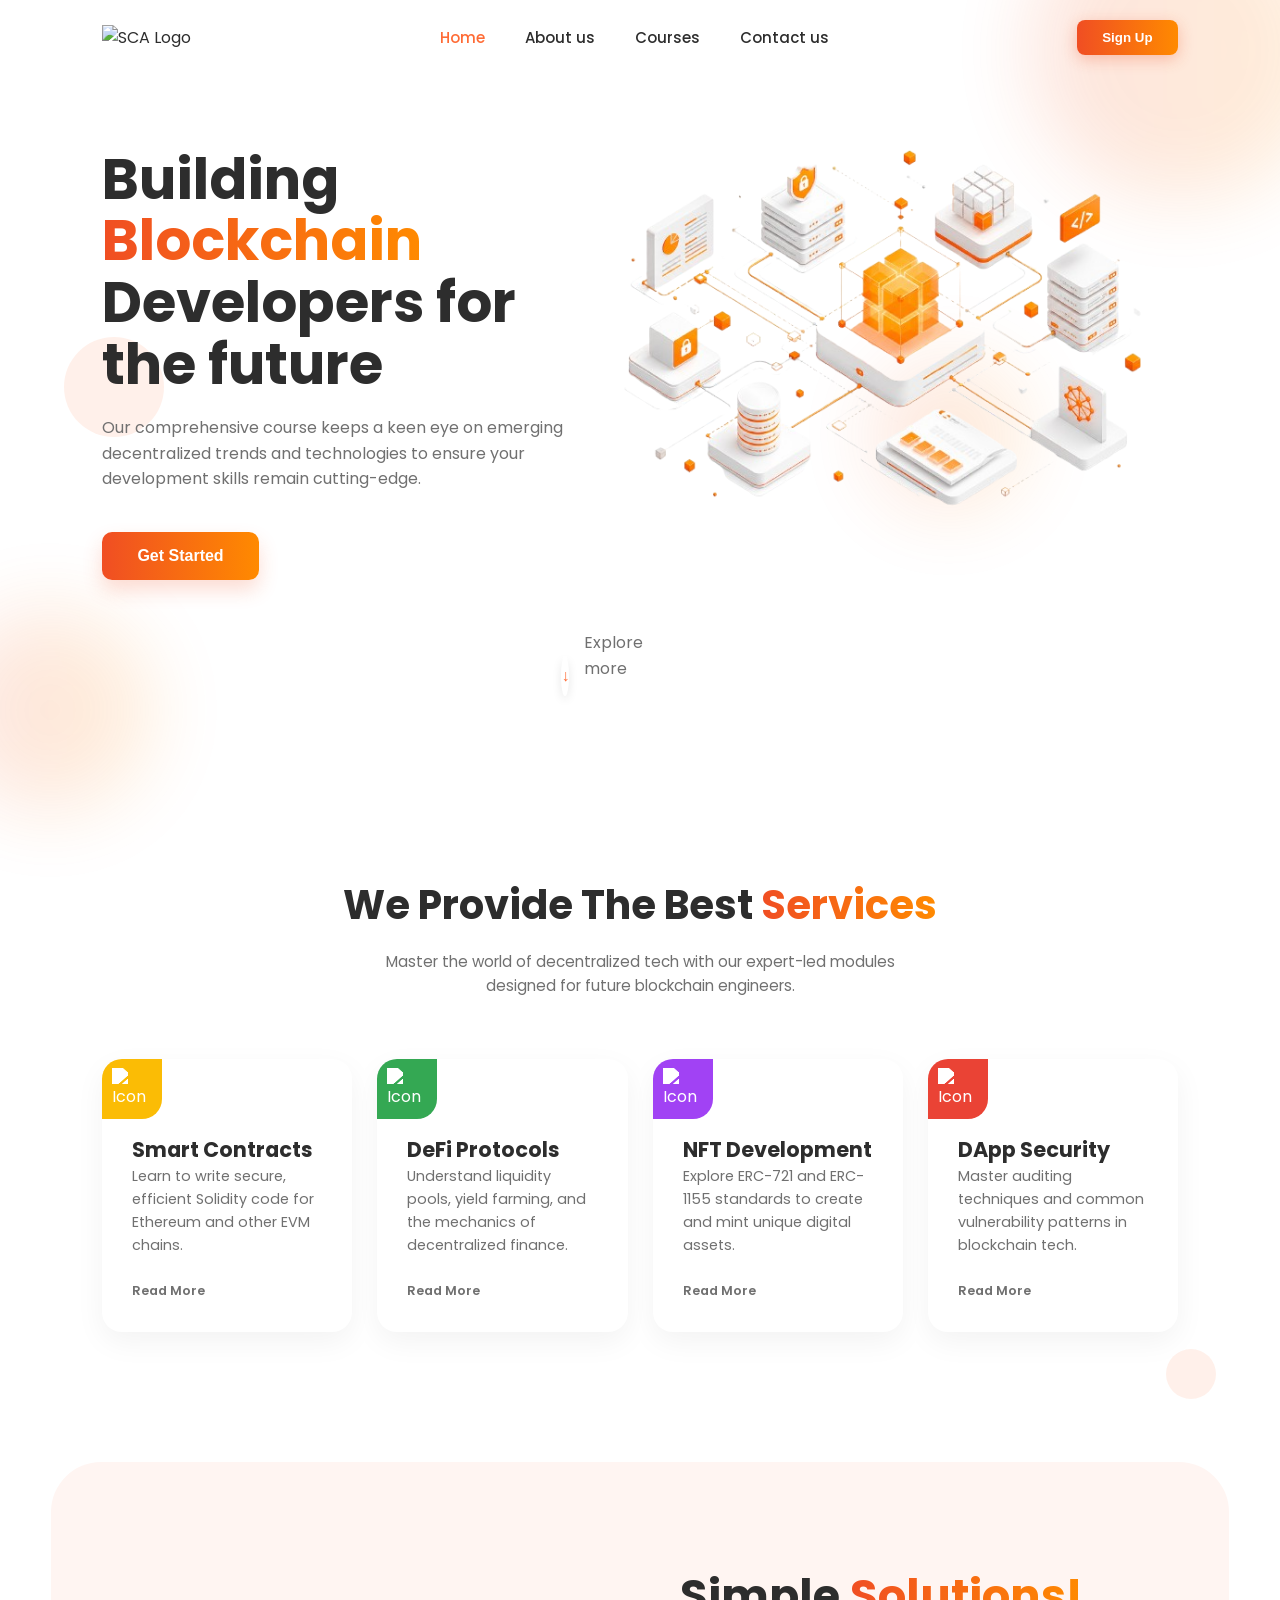
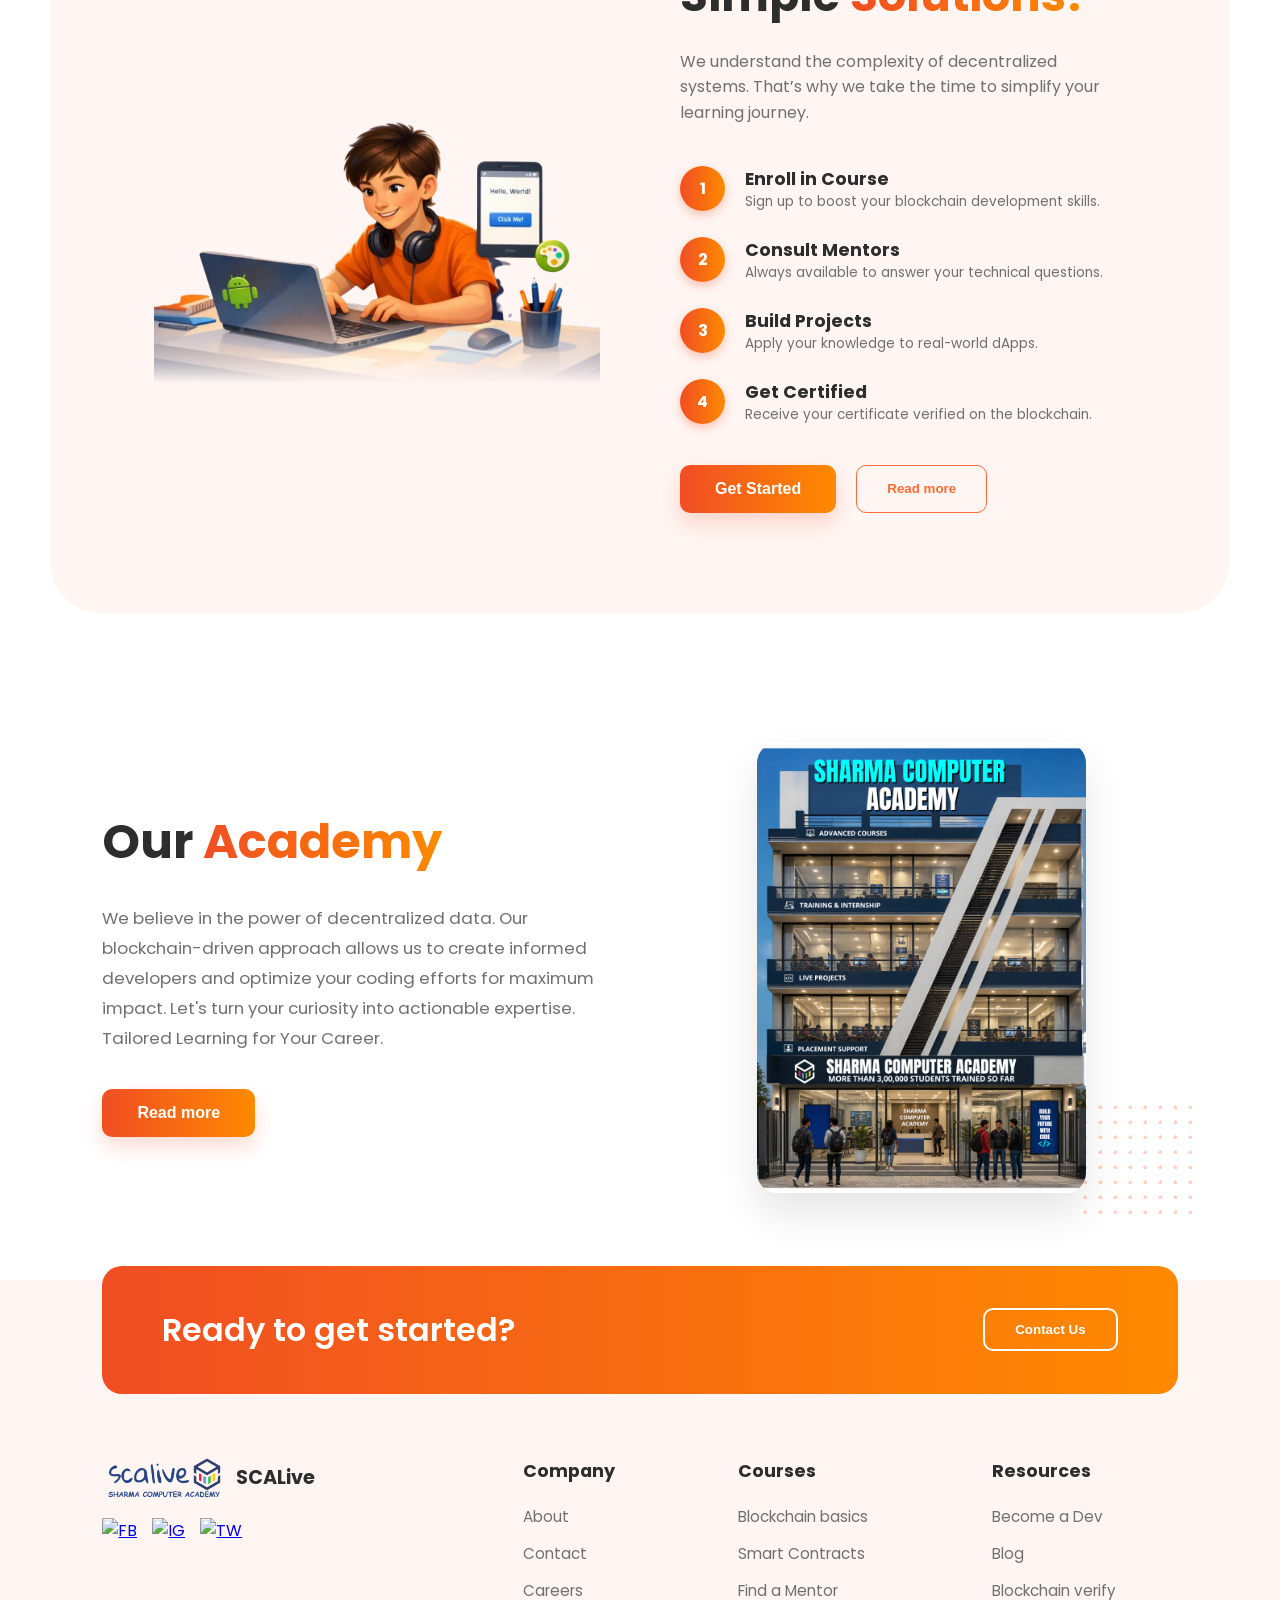
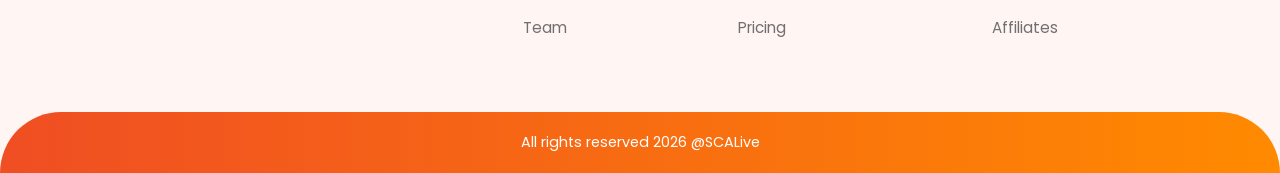
==== index.html @ d7e90777 "Update and rename index3.html to index.html" ====
<!DOCTYPE html>
<html lang="en">
<head>
    <meta charset="UTF-8">
    <meta name="viewport" content="width=device-width, initial-scale=1.0">
    <title>SCALive | Blockchain Course</title>
    <link rel="stylesheet" href="style.css">
</head>
<body>
    <div class="bubble b1"></div>
    <div class="bubble b2"></div>
    <div class="bubble b3"></div>

    <div class="ai-background">
        <div class="background-texture"></div> 
        <div class="circuit-grid"></div>
        <div class="ai-node node1"></div>
        <div class="ai-node node2"></div>
        <div class="ai-node node3"></div>
    </div>

    <header>
        <nav>
            <div class="logo">
                <img src="assets/sca-logo.png" alt="SCA Logo">
            </div>
            <ul class="nav-links">
                <li><a href="#home" class="active">Home</a></li>
                <li><a href="#about">About us</a></li>
                <li><a href="#courses">Courses</a></li>
                <li><a href="#footer">Contact us</a></li>
                
            </ul>
            <button class="btn-signup">Sign Up</button>
        </nav>
    </header>

    <main class="hero" id="home">
        <div class="hero-content">
            <h1>Building <span class="gradient-text">Blockchain</span> Developers for the future</h1>
            <p>Our comprehensive course keeps a keen eye on emerging decentralized trends and technologies to ensure your development skills remain cutting-edge.</p>
            
            <div class="hero-btns">
                <button class="btn-primary">Get Started</button>
            </div>

            <div class="explore">
                <div class="arrow-down"><span></span></div>
                <p>Explore more</p>
            </div>
        </div>

        <div class="hero-image">
            <div class="image-container">
                <img src="ChatGPT_Image_May_1__2026__03_46_11_PM-removebg-preview.png" alt="Blockchain Illustration">
            </div>
        </div>
    </main>

    <div class="circle c1"></div>
    <div class="circle c2"></div>
    <div class="circle c3"></div>

    <section class="services-section" id="courses">
        <div class="services-header">
            <h2>We Provide The Best <span class="gradient-text">Services</span></h2>
            <p>Master the world of decentralized tech with our expert-led modules <br> designed for future blockchain engineers.</p>
        </div>

        <div class="services-container">
            <div class="service-card">
                <div class="icon-box yellow">
                    <img src="https://cdn-icons-png.flaticon.com/512/2091/2091665.png" alt="Icon">
                </div>
                <h3>Smart Contracts</h3>
                <p>Learn to write secure, efficient Solidity code for Ethereum and other EVM chains.</p>
                <a href="#" class="read-more">Read More</a>
            </div>

            <div class="service-card">
                <div class="icon-box green">
                    <img src="https://cdn-icons-png.flaticon.com/512/2592/2592317.png" alt="Icon">
                </div>
                <h3>DeFi Protocols</h3>
                <p>Understand liquidity pools, yield farming, and the mechanics of decentralized finance.</p>
                <a href="#" class="read-more">Read More</a>
            </div>

            <div class="service-card">
                <div class="icon-box purple">
                    <img src="https://cdn-icons-png.flaticon.com/512/1055/1055644.png" alt="Icon">
                </div>
                <h3>NFT Development</h3>
                <p>Explore ERC-721 and ERC-1155 standards to create and mint unique digital assets.</p>
                <a href="#" class="read-more">Read More</a>
            </div>

            <div class="service-card">
                <div class="icon-box red">
                    <img src="https://cdn-icons-png.flaticon.com/512/9303/9303650.png" alt="Icon">
                </div>
                <h3>DApp Security</h3>
                <p>Master auditing techniques and common vulnerability patterns in blockchain tech.</p>
                <a href="#" class="read-more">Read More</a>
            </div>
        </div>
    </section>

    <section class="solutions-section">
        <div class="solutions-container">
            <div class="solutions-image">
                <img src="image-removebg-preview (7).png" alt="Solutions Illustration">
            </div>

            <div class="solutions-content">
                <h2>Simple <span class="gradient-text">Solutions!</span></h2>
                <p class="subtitle">We understand the complexity of decentralized systems. That’s why we take the time to simplify your learning journey.</p>

                <div class="steps-list">
                    <div class="step-item">
                        <div class="step-number">1</div>
                        <div class="step-text">
                            <h4>Enroll in Course</h4>
                            <p>Sign up to boost your blockchain development skills.</p>
                        </div>
                    </div>

                    <div class="step-item">
                        <div class="step-number">2</div>
                        <div class="step-text">
                            <h4>Consult Mentors</h4>
                            <p>Always available to answer your technical questions.</p>
                        </div>
                    </div>

                    <div class="step-item">
                        <div class="step-number">3</div>
                        <div class="step-text">
                            <h4>Build Projects</h4>
                            <p>Apply your knowledge to real-world dApps.</p>
                        </div>
                    </div>

                    <div class="step-item">
                        <div class="step-number">4</div>
                        <div class="step-text">
                            <h4>Get Certified</h4>
                            <p>Receive your certificate verified on the blockchain.</p>
                        </div>
                    </div>
                </div>

                <div class="solutions-btns">
                    <button class="btn-primary">Get Started</button>
                    <button class="btn-secondary">Read more</button>
                </div>
            </div>
        </div>
    </section>

    <section class="agency-section" id="about">
        <div class="agency-container">
            <div class="agency-content">
                <h2>Our <span class="gradient-text">Academy</span></h2>
                <p>We believe in the power of decentralized data. Our blockchain-driven approach allows us to create informed developers and optimize your coding efforts for maximum impact. Let's turn your curiosity into actionable expertise. Tailored Learning for Your Career.</p>
                
                <button class="btn-primary">Read more</button>
            </div>

            <div class="agency-image">
                <div class="image-wrapper">
                    <img src="sharma computer academy.png" alt="Data Analytics Illustration">
                </div>
                <div class="dots-decorator"></div>
            </div>
        </div>
    </section>
    <footer class="main-footer" >
    <!-- CTA Banner -->
    <div class="cta-banner">
        <h2>Ready to get started?</h2>
        <button class="btn-outline">Contact Us</button>
    </div>

    <!-- Footer Content -->
    <div class="footer-container" id="footer">
        <div class="footer-brand">
            <div class="footer-logo">
                <img src="sca-logo.png" alt="SCA Logo" style="filter: none;">
                <span>SCALive</span>
            </div>
            <div class="social-links">
                <a href="#"><img src="https://cdn-icons-png.flaticon.com/512/124/124010.png" alt="FB"></a>
                <a href="#"><img src="https://cdn-icons-png.flaticon.com/512/174/174855.png" alt="IG"></a>
                <a href="#"><img src="https://cdn-icons-png.flaticon.com/512/124/124021.png" alt="TW"></a>
            </div>
        </div>

        <div class="footer-links">
            <div class="link-col">
                <h4>Company</h4>
                <ul>
                    <li><a href="#">About</a></li>
                    <li><a href="#">Contact</a></li>
                    <li><a href="#">Careers</a></li>
                    <li><a href="#">Team</a></li>
                </ul>
            </div>
            <div class="link-col">
                <h4>Courses</h4>
                <ul>
                    <li><a href="#">Blockchain basics</a></li>
                    <li><a href="#">Smart Contracts</a></li>
                    <li><a href="#">Find a Mentor</a></li>
                    <li><a href="#">Pricing</a></li>
                </ul>
            </div>
            <div class="link-col">
                <h4>Resources</h4>
                <ul>
                    <li><a href="#">Become a Dev</a></li>
                    <li><a href="#">Blog</a></li>
                    <li><a href="#">Blockchain verify</a></li>
                    <li><a href="#">Affiliates</a></li>
                </ul>
            </div>
        </div>
    </div>

    <div class="footer-bottom">
        <p>All rights reserved 2026 @SCALive</p>
    </div>
</footer>
</body>
</html>
---- style.css ----
@import url('https://fonts.googleapis.com/css2?family=Poppins:wght@300;400;600;700&display=swap');

:root {
    --primary-orange: #ff6b35;
    --dark-text: #2d2d2d;
    --light-text: #707070;
    --gradient: linear-gradient(90deg, #f04e23, #ff8a00);
}

* {
    margin: 0;
    padding: 0;
    box-sizing: border-box;
}

/* Base Styles */
body {
    font-family: 'Poppins', sans-serif;
    background-color: #ffffff;
    background-image: 
        radial-gradient(var(--primary-orange) 0.5px, transparent 0.5px), 
        radial-gradient(var(--primary-orange) 0.5px, #ffffff 0.5px);
    background-size: 40px 40px;
    background-position: 0 0, 20px 20px;
    background-attachment: fixed;
    color: var(--dark-text);
    overflow-x: hidden;
    position: relative;
}

body::before {
    content: "";
    position: absolute;
    top: 0;
    left: 0;
    width: 100%;
    height: 100%;
    opacity: 0.04;
    pointer-events: none;
    background-image: url('https://www.transparenttextures.com/patterns/cubes.png'); 
    z-index: -1;
}

/* --- NEW ANIMATIONS --- */

@keyframes float {
    0% { transform: translateY(0px) rotate(0deg); }
    50% { transform: translateY(-20px) rotate(5deg); }
    100% { transform: translateY(0px) rotate(0deg); }
}

@keyframes pulse-glow {
    0% { box-shadow: 0 0 0px rgba(240, 78, 35, 0.2); }
    50% { box-shadow: 0 0 20px rgba(240, 78, 35, 0.5); }
    100% { box-shadow: 0 0 0px rgba(240, 78, 35, 0.2); }
}

@keyframes move-up {
    from { opacity: 0; transform: translateY(30px); }
    to { opacity: 1; transform: translateY(0); }
}

/* Floating Bubbles Styling */
.bubble {
    position: fixed;
    border-radius: 50%;
    background: var(--gradient);
    filter: blur(40px);
    opacity: 0.15;
    z-index: -1;
    animation: float 10s infinite ease-in-out;
}

.b1 { width: 300px; height: 300px; top: -100px; right: -50px; }
.b2 { width: 200px; height: 200px; bottom: 10%; left: -50px; animation-delay: 2s; }
.b3 { width: 150px; height: 150px; top: 40%; right: 20%; animation-delay: 5s; }

/* Navigation */
nav {
    display: flex;
    justify-content: space-between;
    align-items: center;
    padding: 20px 8%;
    animation: move-up 0.8s ease-out;
}

.logo img {
    height: 50px;
    
}

.nav-links {
    display: flex;
    list-style: none;
}

.nav-links li a {
    text-decoration: none;
    color: var(--dark-text);
    margin: 0 20px;
    font-size: 15px;
    font-weight: 500;
    transition: 0.3s;
}

.nav-links li a.active, .nav-links li a:hover {
    color: var(--primary-orange);
}

.btn-signup {
    background: var(--gradient);
    color: white;
    border: none;
    padding: 10px 25px;
    border-radius: 8px;
    font-weight: 600;
    cursor: pointer;
    box-shadow: 0 4px 15px rgba(240, 78, 35, 0.3);
    transition: 0.3s;
}

.btn-signup:hover {
    transform: scale(1.05);
    animation: pulse-glow 2s infinite;
}

/* Hero Section */
.hero {
    display: flex;
    align-items: center;
    justify-content: space-between;
    padding: 50px 8%;
    min-height: 80vh;
}

.hero-content {
    flex: 1;
    max-width: 500px;
    animation: move-up 1s ease-out;
}

.hero-content h1 {
    font-size: 3.5rem;
    line-height: 1.1;
    margin-bottom: 20px;
}

.gradient-text {
    background: var(--gradient);
    -webkit-background-clip: text;
    -webkit-text-fill-color: transparent;
}

.hero-content p {
    color: var(--light-text);
    font-size: 1rem;
    line-height: 1.6;
    margin-bottom: 40px;
}

.btn-primary {
    background: var(--gradient);
    color: white;
    border: none;
    padding: 15px 35px;
    border-radius: 10px;
    font-size: 16px;
    font-weight: 600;
    cursor: pointer;
    box-shadow: 0 10px 20px rgba(240, 78, 35, 0.2);
    transition: 0.3s;
}

.btn-primary:hover {
    transform: translateY(-3px);
    box-shadow: 0 15px 25px rgba(240, 78, 35, 0.4);
}

/* Illustration Area */
.hero-image {
    flex: 1;
    /* display: flex; */
    justify-content: center;
    position: relative;
    /* animation: float 6s infinite ease-in-out; */
}

.image-container img {
    margin-top: -200px;
    width: 150%;
    max-width: 550px;
    z-index: 2;
}

/* Explore Section */
.explore {
    display: flex;
    align-items: center;
    justify-content: center;
    margin-top: 50px;
    margin-left: 500px;
}

.arrow-down {
    width: 40px;
    height: 40px;
    border-radius: 50%;
    background: #fff;
    box-shadow: 0 4px 10px rgba(0,0,0,0.1);
    display: flex;
    align-items: center;
    justify-content: center;
    margin-right: 15px;
    animation: float 2s infinite;
}

.arrow-down::after {
    content: '↓';
    color: var(--primary-orange);
    font-weight: bold;
}

/* Decorative Circles */
.circle {
    position: absolute;
    border-radius: 50%;
    background: var(--primary-orange);
    opacity: 0.1;
    z-index: -1;
}

.c1 { width: 100px; height: 100px; top: 10%; left: 5%; }
.c2 { width: 150px; height: 150px; bottom: 5%; right: 10%; }
.c3 { width: 50px; height: 50px; top: 40%; right: 5%; }

/* Services Section Layout */
.services-section {
    padding: 80px 8%;
    text-align: center;
}

.services-header h2 {
    font-size: 2.5rem;
    margin-bottom: 15px;
}

.services-header p {
    color: var(--light-text);
    margin-bottom: 60px;
    font-size: 0.95rem;
    line-height: 1.6;
}

/* Grid Container */
.services-container {
    display: flex;
    justify-content: space-between;
    gap: 25px;
    flex-wrap: wrap;
}

/* Service Card */
.service-card {
    background: #ffffff;
    flex: 1;
    min-width: 250px;
    padding: 60px 30px 30px 30px;
    border-radius: 20px;
    text-align: left;
    position: relative;
    box-shadow: 0 10px 30px rgba(0, 0, 0, 0.05);
    transition: all 0.4s cubic-bezier(0.175, 0.885, 0.32, 1.275);
}

.service-card:hover {
    transform: translateY(-15px) scale(1.02);
    box-shadow: 0 20px 40px rgba(0, 0, 0, 0.12);
}

/* The Unique Icon Box */
.icon-box {
    position: absolute;
    top: 0;
    left: 0;
    width: 60px;
    height: 60px;
    display: flex;
    align-items: center;
    justify-content: center;
    border-radius: 20px 0 20px 0;
    transition: 0.3s;
}

.service-card:hover .icon-box {
    border-radius: 20px;
    transform: rotate(10deg);
}

.icon-box img {
    width: 40px;
    filter: brightness(0) invert(1);
}

/* Card Colors */
.yellow { background-color: #fbbc05; }
.green { background-color: #34a853; }
.purple { background-color: #a142f4; }
.red { background-color: #ea4335; }

/* Text Inside Cards */
.service-card h3 {
    font-size: 1.3rem;
    margin-top: 15px;
    color: var(--dark-text);
}

.service-card p {
    font-size: 0.9rem;
    color: var(--light-text);
    line-height: 1.6;
    margin-bottom: 20px;
}

.read-more {
    text-decoration: none;
    color: var(--light-text);
    font-size: 0.8rem;
    font-weight: 600;
    transition: 0.3s;
}

.read-more:hover {
    color: var(--primary-orange);
    padding-left: 5px;
}

.solutions-section {
    padding: 100px 8%;
    background-color: #fff5f2;
    border-radius: 50px;
    margin: 50px 4%;
    transition: 0.5s;
}

.solutions-section:hover {
    box-shadow: 0 30px 60px rgba(240, 78, 35, 0.1);
}

.solutions-container {
    display: flex;
    align-items: center;
    gap: 80px;
}

.solutions-image {
    flex: 1;
}

.solutions-image img {
    width: 100%;
    max-width: 600px;
    height: auto;
    animation: float 5s infinite ease-in-out alternate;
    mask-image: linear-gradient(to bottom, black 80%, transparent 100%);
    -webkit-mask-image: linear-gradient(to bottom, black 80%, transparent 100%);
}

.solutions-content {
    flex: 1;
}

.solutions-content h2 {
    font-size: 2.8rem;
    margin-bottom: 20px;
}

.subtitle {
    color: var(--light-text);
    margin-bottom: 40px;
    line-height: 1.6;
}

/* Steps Styling */
.steps-list {
    margin-bottom: 40px;
}

.step-item {
    display: flex;
    align-items: center;
    margin-bottom: 25px;
    transition: 0.3s;
}

.step-item:hover {
    transform: translateX(10px);
}

.step-number {
    width: 45px;
    height: 45px;
    background: var(--gradient);
    color: white;
    border-radius: 50%;
    display: flex;
    align-items: center;
    justify-content: center;
    font-weight: bold;
    margin-right: 20px;
    flex-shrink: 0;
    box-shadow: 0 4px 10px rgba(240, 78, 35, 0.3);
}

.step-text h4 {
    font-size: 1.1rem;
    color: var(--dark-text);
}

.step-text p {
    font-size: 0.85rem;
    color: var(--light-text);
}

/* Buttons Styling */
.solutions-btns {
    display: flex;
    gap: 20px;
}

.btn-secondary {
    background: transparent;
    border: 1px solid var(--primary-orange);
    color: var(--primary-orange);
    padding: 12px 30px;
    border-radius: 10px;
    font-weight: 600;
    cursor: pointer;
    transition: 0.3s;
}

.btn-secondary:hover {
    background: var(--primary-orange);
    color: white;
}

/* Academy Section */
.agency-section {
    padding: 80px 8%;
}

.agency-container {
    display: flex;
    align-items: center;
    justify-content: space-between;
    gap: 50px;
}

.agency-content {
    flex: 1;
    max-width: 550px;
}

.agency-content h2 {
    font-size: 3rem;
    margin-bottom: 25px;
}

.agency-content p {
    color: var(--light-text);
    font-size: 1.05rem;
    line-height: 1.8;
    margin-bottom: 35px;
}

.agency-image {
    flex: 1;
    position: relative;
    display: flex;
    justify-content: center;
    align-items: center; 
}

.image-wrapper img {
    width: 100%; 
    height: 450px; 
    object-fit: cover; 
    z-index: 2;
    position: relative;
    border-radius: 20px;
    box-shadow: 0 20px 40px rgba(0, 0, 0, 0.1); 
}

.dots-decorator {
    position: absolute;
    bottom: -20px;
    right: -20px;
    width: 120px;
    height: 120px;
    background-image: radial-gradient(var(--primary-orange) 2px, transparent 2px);
    background-size: 15px 15px;
    opacity: 0.3;
    z-index: 1;
    animation: float 4s infinite alternate;
}

/* Responsive Fix */
@media (max-width: 992px) {
    .hero, .solutions-container, .agency-container {
        flex-direction: column;
        text-align: center;
    }
    .hero-content, .agency-content {
        max-width: 100%;
    }
    .hero-image, .solutions-image, .agency-image {
        margin-top: 50px;
    }
    .step-item {
        justify-content: center;
    }
    .solutions-btns {
        justify-content: center;
    }
}
.main-footer {
    background-color: #fff5f2; /* Matching the peach theme */
    padding-top: 50px;
    position: relative;
}

/* CTA Banner */
.cta-banner {
    background: var(--gradient);
    width: 84%;
    margin: 0 auto;
    padding: 40px 60px;
    border-radius: 20px;
    display: flex;
    justify-content: space-between;
    align-items: center;
    color: white;
    transform: translateY(-50%); /* Pulls it up into the previous section */
}

.cta-banner h2 {
    font-size: 2rem;
    font-weight: 600;
}

.btn-outline {
    background: transparent;
    border: 2px solid white;
    color: white;
    padding: 12px 30px;
    border-radius: 10px;
    font-weight: 600;
    cursor: pointer;
    transition: 0.3s;
}

.btn-outline:hover {
    background: white;
    color: var(--primary-orange);
}

/* Main Footer Content */
.footer-container {
    padding: 0 8% 60px;
    display: flex;
    justify-content: space-between;
    align-items: flex-start;
}

.footer-brand {
    flex: 1;
}

.footer-logo {
    display: flex;
    align-items: center;
    gap: 10px;
    margin-bottom: 20px;
    font-weight: 700;
    font-size: 1.2rem;
    color: var(--dark-text);
}

.footer-logo img {
    height: 40px;
}

.social-links {
    display: flex;
    gap: 15px;
}

.social-links img {
    width: 30px;
    height: 30px;
    transition: 0.3s;
}

.social-links img:hover {
    transform: scale(1.2);
}

.footer-links {
    flex: 2;
    display: flex;
    justify-content: space-around;
}

.link-col h4 {
    margin-bottom: 20px;
    color: var(--dark-text);
    font-size: 1.1rem;
}

.link-col ul {
    list-style: none;
}

.link-col ul li {
    margin-bottom: 12px;
}

.link-col ul li a {
    text-decoration: none;
    color: var(--light-text);
    font-size: 0.95rem;
    transition: 0.3s;
}

.link-col ul li a:hover {
    color: var(--primary-orange);
}

/* Copyright Strip */
.footer-bottom {
    background: var(--gradient);
    padding: 20px 0;
    text-align: center;
    color: white;
    font-size: 0.9rem;
    border-top-left-radius: 100px; /* Slight curve like image */
    border-top-right-radius: 100px;
}

@media (max-width: 768px) {
    .cta-banner {
        flex-direction: column;
        text-align: center;
        gap: 20px;
    }
    .footer-container {
        flex-direction: column;
        gap: 40px;
        text-align: center;
    }
    .footer-links {
        width: 100%;
        flex-wrap: wrap;
        gap: 30px;
    }
    .social-links {
        justify-content: center;
    }
}
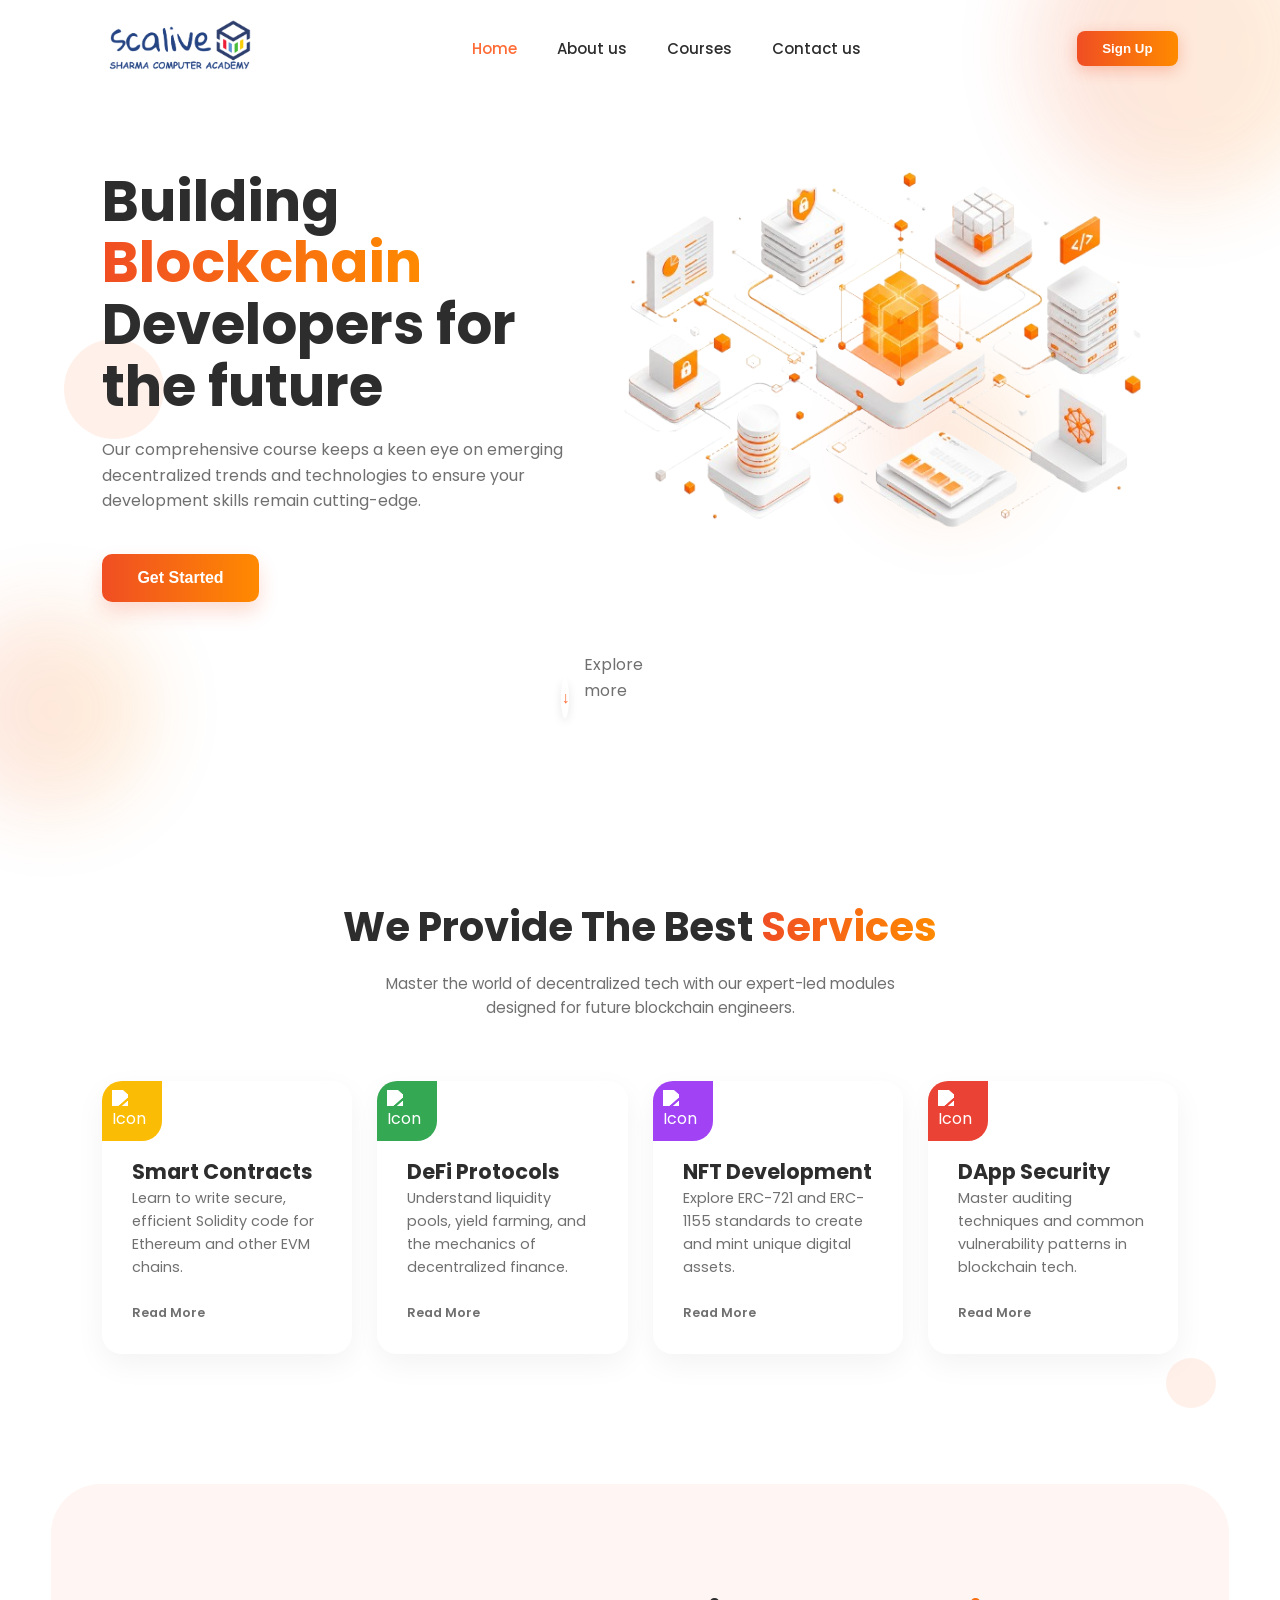
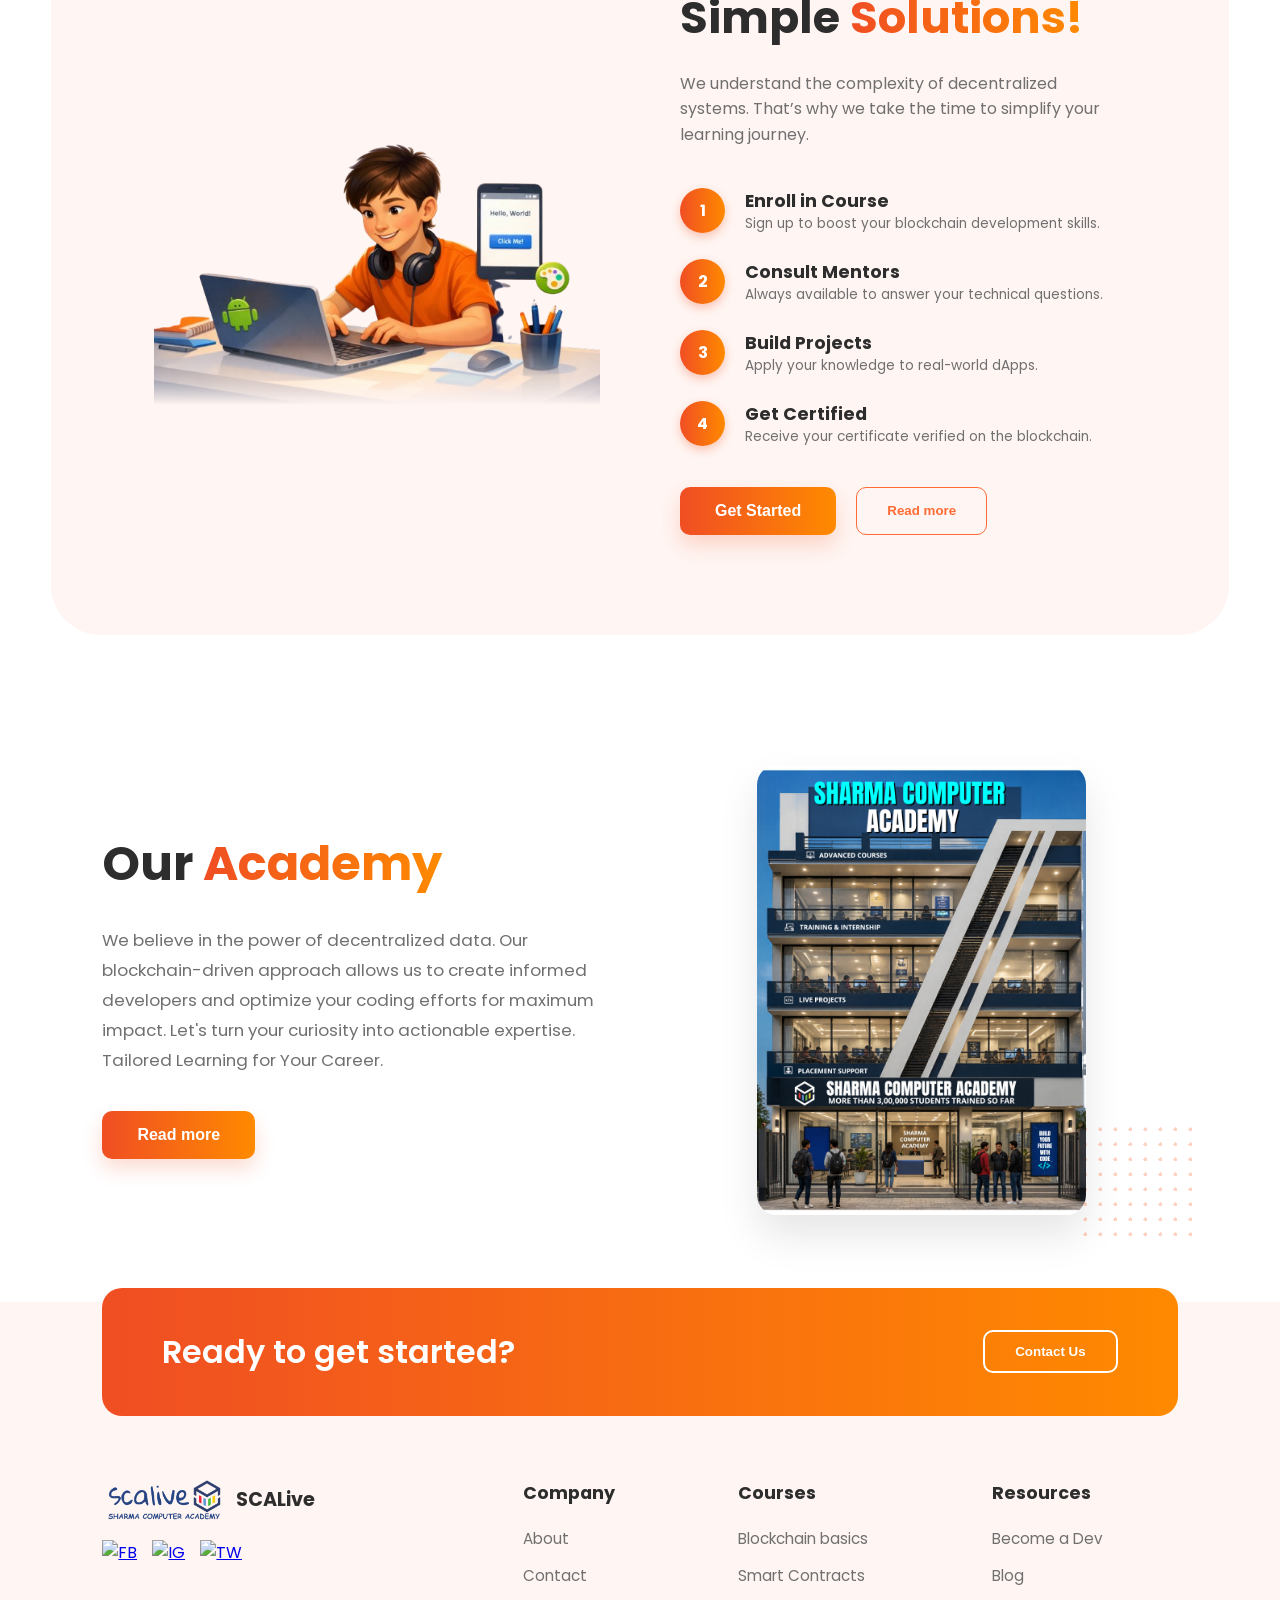
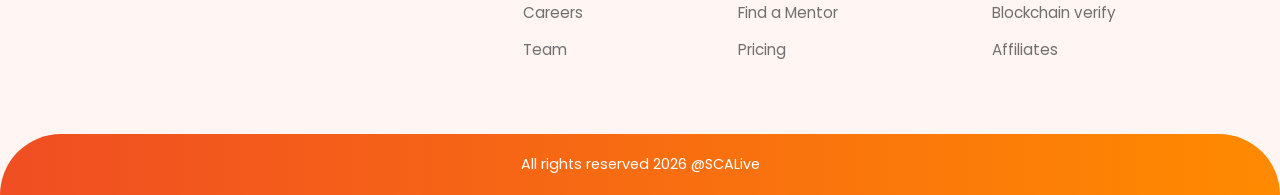
==== commit 985e125a: "Update index.html" ====
--- a/index.html
+++ b/index.html
@@ -22,7 +22,7 @@
     <header>
         <nav>
             <div class="logo">
-                <img src="assets/sca-logo.png" alt="SCA Logo">
+                <img src="sca-logo.png" alt="SCA Logo">
             </div>
             <ul class="nav-links">
                 <li><a href="#home" class="active">Home</a></li>
